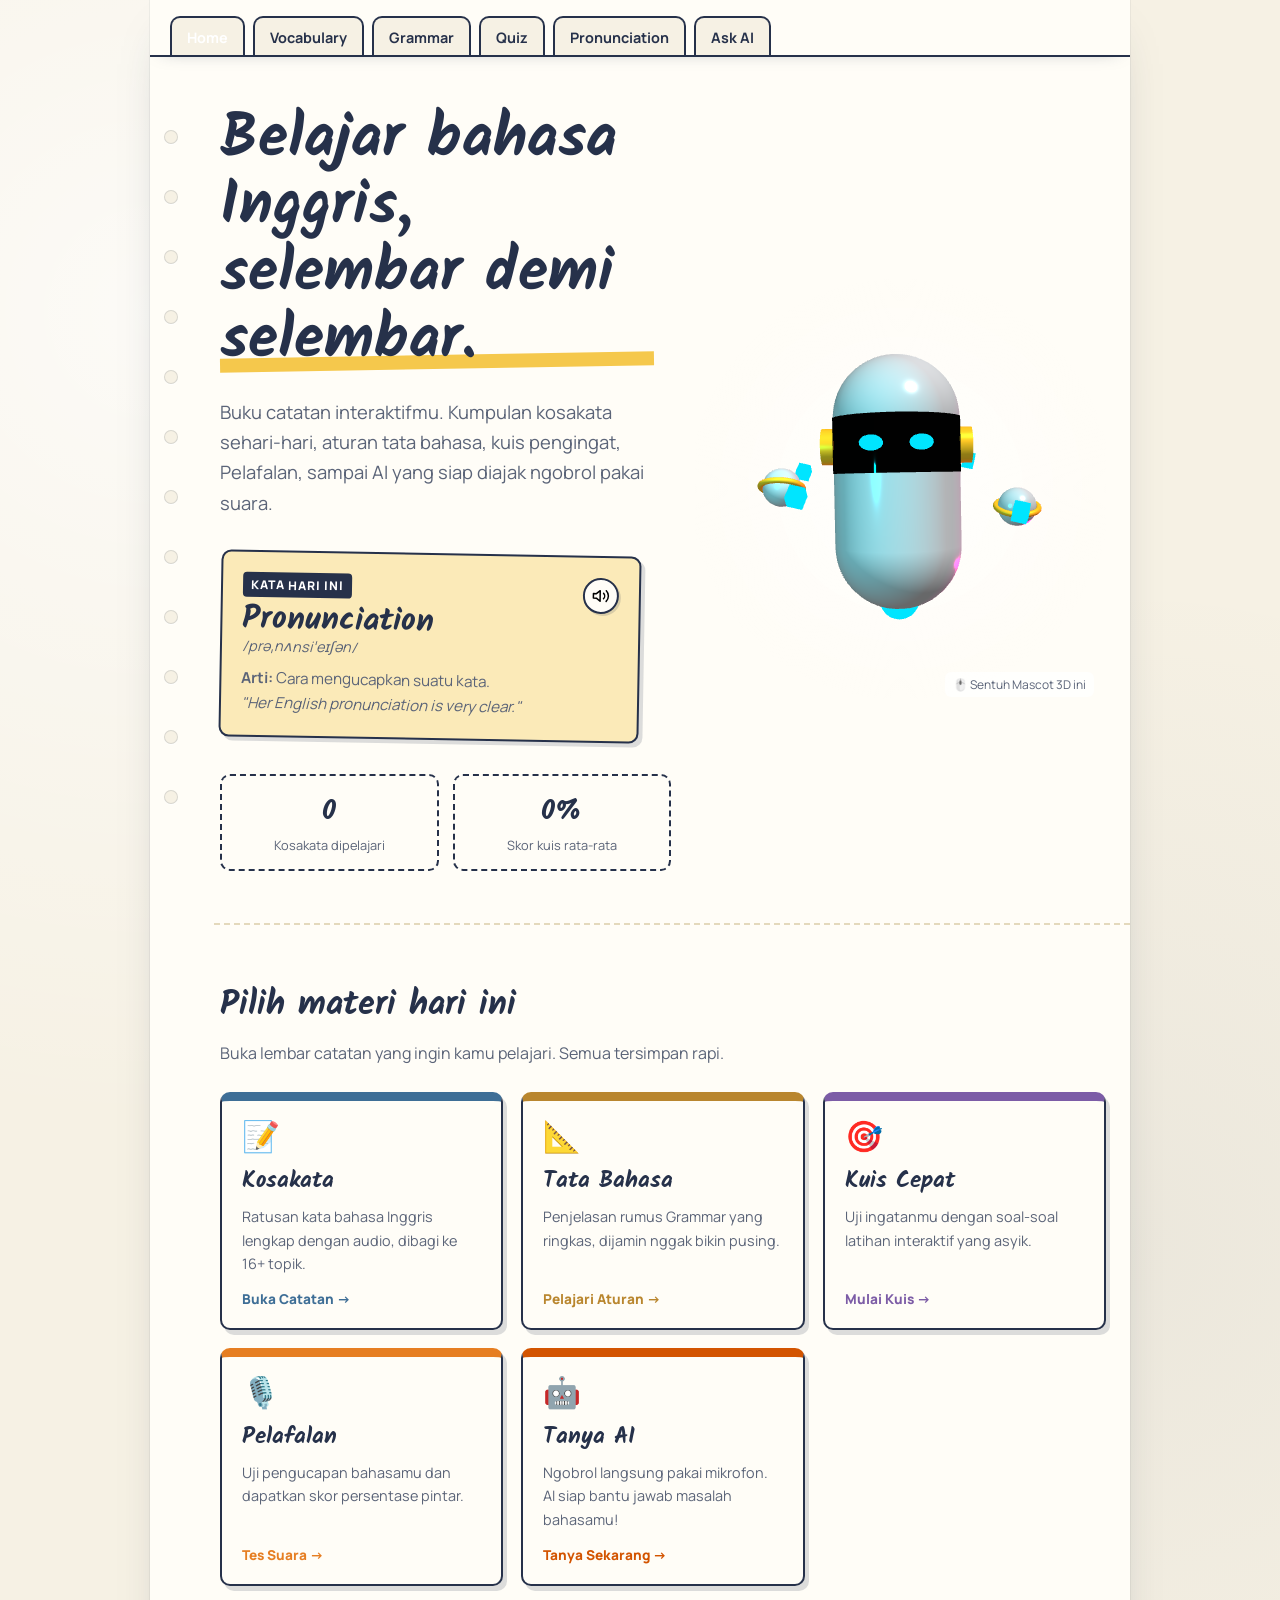
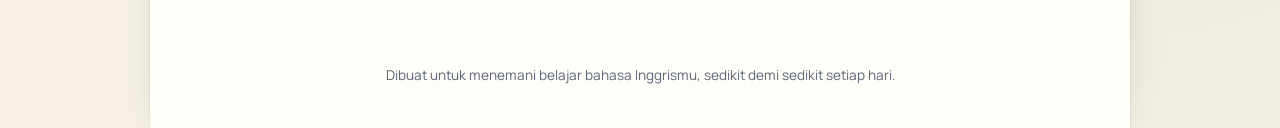
==== index.html @ a18ebde9 "Initial commit with obfuscated keys" ====
﻿<!DOCTYPE html>
<html lang="id">
<head>
<meta charset="UTF-8">
<meta name="viewport" content="width=device-width, initial-scale=1.0">
<title>Buku Catatan Bahasa Inggris</title>
<meta name="description" content="Buku catatan bahasa Inggris interaktif dengan fitur AI Tutor Suara, Pelafalan 3D, Kosakata, dan Kuis.">
<meta property="og:title" content="Buku Bahasa Inggris Interaktif">
<meta property="og:description" content="Belajar bahasa Inggris dengan asisten AI dan mascot 3D secara interaktif.">
<link rel="icon" href="data:image/svg+xml,<svg xmlns=%22http://www.w3.org/2000/svg%22 viewBox=%220 0 100 100%22><text y=%22.9em%22 font-size=%2290%22>🤖</text></svg>">
<link rel="preconnect" href="https://fonts.googleapis.com">
<link href="https://fonts.googleapis.com/css2?family=Kalam:wght@400;700&family=Manrope:wght@400;500;600;700;800&display=swap" rel="stylesheet">
<link rel="stylesheet" href="assets/style.css">
<style>
  .hero{
    padding-top:50px;
    display:flex;
    flex-wrap:wrap;
    align-items:center;
    gap:24px;
    position:relative;
  }
  .hero-text{
    flex:1 1 340px;
  }
  .hero-text h1{font-size:clamp(2.4rem, 6.5vw, 3.8rem); line-height:1.1; max-width:14ch; position:relative;}
  .hero-text h1::after{
    content:""; position:absolute; bottom:6px; left:0; width:100%; height:14px;
    background:var(--highlight); z-index:-1; transform:rotate(-1deg);
  }
  .hero-text p{font-size:1.15rem; color:var(--ink-soft); max-width:48ch; margin-top:22px;}
  
  .hero-3d{
    flex:1 1 300px;
    height:440px;
    position:relative;
    border-radius:20px;
    background:radial-gradient(circle at center, rgba(255,255,255,0.8), transparent 70%);
  }
  #heroCanvas{
    width:100%; height:100%; display:block;
    cursor:grab;
  }
  #heroCanvas:active{cursor:grabbing;}
  .hint-3d {
    position:absolute; bottom:12px; right:12px;
    font-size:0.75rem; color:var(--ink-soft);
    background:rgba(255,255,255,0.7);
    padding:4px 8px; border-radius:6px; pointer-events:none;
  }

  .wod{
    margin-top:35px; max-width:420px; background:var(--highlight-soft);
    border:2px solid var(--ink); border-radius:10px; padding:20px;
    box-shadow:4px 4px 0 var(--shadow); transform:rotate(1deg);
  }
  .wod-head{display:flex; justify-content:space-between; align-items:flex-start; margin-bottom:8px;}
  .wod-badge{background:var(--ink); color:#fff; font-size:0.75rem; font-weight:800; padding:4px 8px; border-radius:4px; text-transform:uppercase; letter-spacing:1px;}
  .wod-word{font-family:'Kalam',cursive; font-size:2rem; font-weight:700; line-height:1;}
  .wod-say{font-size:0.9rem; color:var(--ink-soft); font-style:italic;}
  .btn-sound{
    background:var(--page); border:2px solid var(--ink); width:36px; height:36px;
    border-radius:50%; display:flex; align-items:center; justify-content:center;
    cursor:pointer; box-shadow:2px 2px 0 var(--shadow); transition:transform .1s;
  }
  .btn-sound:active{transform:translateY(2px); box-shadow:none;}

  .feature-grid{
    display:grid; grid-template-columns:repeat(auto-fit,minmax(215px,1fr)); gap:18px; margin-top:20px;
  }
  .fc-pronounce{border-top:9px solid #E67E22;}
</style>
<script src="assets/nav.js"></script>
</head>
<body>
<div class="notebook">
  <div class="holes">
    <span></span><span></span><span></span><span></span><span></span><span></span><span></span><span></span><span></span><span></span><span></span><span></span>
  </div>
  <app-nav active="beranda"></app-nav>

  <main>
    <section class="hero reveal in">
      <div class="hero-text">
        <h1>Belajar bahasa Inggris, selembar demi selembar.</h1>
        <p>Buku catatan interaktifmu. Kumpulan kosakata sehari-hari, aturan tata bahasa, kuis pengingat, Pelafalan, sampai AI yang siap diajak ngobrol pakai suara.</p>

        <div class="wod">
          <div class="wod-head">
            <div>
              <span class="wod-badge">Kata Hari Ini</span>
              <div class="wod-word" style="margin-top:10px;">Pronunciation</div>
              <div class="wod-say">/prəˌnʌnsiˈeɪʃən/</div>
            </div>
            <button class="btn-sound" id="btnWodSound" title="Dengarkan pengucapan">
              <svg width="18" height="18" viewBox="0 0 24 24" fill="none" stroke="currentColor" stroke-width="2" stroke-linecap="round" stroke-linejoin="round"><polygon points="11 5 6 9 2 9 2 15 6 15 11 19 11 5"></polygon><path d="M15.54 8.46a5 5 0 0 1 0 7.07"></path><path d="M19.07 4.93a10 10 0 0 1 0 14.14"></path></svg>
            </button>
          </div>
          <p style="margin:10px 0 0; font-size:0.95rem;"><b>Arti:</b> Cara mengucapkan suatu kata.<br><i>"Her English pronunciation is very clear."</i></p>
        </div>

        <div class="stat-row" id="statRow">
          <div class="stat">
            <b id="stVocab">0</b>
            <span>Kosakata dipelajari</span>
          </div>
          <div class="stat">
            <b id="stQuiz">0%</b>
            <span>Skor kuis rata-rata</span>
          </div>
        </div>
      </div>
      
      <!-- 3D Mascot / Float Scene -->
      <div class="hero-3d">
        <canvas id="heroCanvas"></canvas>
        <span class="hint-3d">🖱️ Sentuh Mascot 3D ini</span>
      </div>
    </section>

    <section class="reveal">
      <div class="section-head">
        <h2>Pilih materi hari ini</h2>
        <p>Buka lembar catatan yang ingin kamu pelajari. Semua tersimpan rapi.</p>
      </div>
      <div class="feature-grid">
        <a href="kosakata.html" class="feature-card fc-vocab">
          <div class="ico">📝</div>
          <h3>Kosakata</h3>
          <p>Ratusan kata bahasa Inggris lengkap dengan audio, dibagi ke 16+ topik.</p>
          <span class="go" style="color:var(--tab-vocab)">Buka Catatan →</span>
        </a>
        <a href="tatabahasa.html" class="feature-card fc-grammar">
          <div class="ico">📐</div>
          <h3>Tata Bahasa</h3>
          <p>Penjelasan rumus Grammar yang ringkas, dijamin nggak bikin pusing.</p>
          <span class="go" style="color:var(--tab-grammar)">Pelajari Aturan →</span>
        </a>
        <a href="kuis.html" class="feature-card fc-quiz">
          <div class="ico">🎯</div>
          <h3>Kuis Cepat</h3>
          <p>Uji ingatanmu dengan soal-soal latihan interaktif yang asyik.</p>
          <span class="go" style="color:var(--tab-quiz)">Mulai Kuis →</span>
        </a>
        <a href="pelafalan.html" class="feature-card fc-pronounce">
          <div class="ico">🎙️</div>
          <h3>Pelafalan</h3>
          <p>Uji pengucapan bahasamu dan dapatkan skor persentase pintar.</p>
          <span class="go" style="color:#E67E22">Tes Suara →</span>
        </a>
        <a href="tanya-ai.html" class="feature-card fc-ai">
          <div class="ico">🤖</div>
          <h3>Tanya AI</h3>
          <p>Ngobrol langsung pakai mikrofon. AI siap bantu jawab masalah bahasamu!</p>
          <span class="go" style="color:var(--tab-ai)">Tanya Sekarang →</span>
        </a>
      </div>
    </section>
  </main>

  <footer>Dibuat untuk menemani belajar bahasa Inggrismu, sedikit demi sedikit setiap hari.</footer>
</div>

<!-- Three.js (Local) -->
<script src="assets/three.min.js"></script>
<script>
  // Simple reveal animation observer
  const observer = new IntersectionObserver(entries => {
    entries.forEach(e => {
      if(e.isIntersecting) e.target.classList.add('in');
    });
  }, {threshold:0.1});
  document.querySelectorAll('.reveal').forEach(el => observer.observe(el));

  // WOD Sound
  document.getElementById('btnWodSound').addEventListener('click', () => {
    const u = new SpeechSynthesisUtterance("Pronunciation");
    u.lang = 'en-US';
    speechSynthesis.speak(u);
  });

  // Load stats
  try {
    const vocabData = JSON.parse(localStorage.getItem('learnedVocab') || '[]');
    document.getElementById('stVocab').textContent = vocabData.length;

    const quizStats = JSON.parse(localStorage.getItem('quizStats') || '[]');
    if(quizStats.length > 0) {
      const avg = Math.round(quizStats.reduce((a,b)=>a+b,0)/quizStats.length);
      document.getElementById('stQuiz').textContent = avg + '%';
    }
  }catch(e){}

</script>
<script src="index_3d.js"></script>
</body>
</html>
---- assets/style.css ----
﻿:root{
  --paper:#F6F1E4;
  --page:#FFFDF7;
  --paper-line:#E4D9BC;
  --ink:#26314A;
  --ink-soft:#5B6478;
  --highlight:#F5C84C;
  --highlight-soft:#FBEAB8;
  --correct:#3F7859;
  --correct-bg:#E3F0E7;
  --wrong:#C13B3B;
  --wrong-bg:#F8E4E1;
  --tab-home:#5B8266;
  --tab-vocab:#3E6E96;
  --tab-grammar:#B9862E;
  --tab-quiz:#7C5CA6;
  --tab-ai:#D35400;
  --shadow:rgba(38,49,74,0.16);
}

*{box-sizing:border-box;}
html{scroll-behavior:smooth;}
body{
  margin:0;
  background-color:var(--paper);
  background-image:
    radial-gradient(circle at 12% 18%, rgba(255,255,255,0.7), transparent 45%),
    radial-gradient(circle at 88% 72%, rgba(38,49,74,0.05), transparent 40%);
  color:var(--ink);
  font-family:'Manrope', sans-serif;
  -webkit-font-smoothing:antialiased;
}
h1,h2,h3,.hand{font-family:'Kalam', cursive; font-weight:700; margin:0;}
h4{margin:0 0 8px 0;}
p{line-height:1.65;}
a{color:inherit;}
button,textarea,input,select{font-family:inherit;}
ul{margin:0; padding-left:20px;}

.notebook{
  max-width:980px;
  margin:0 auto;
  background:var(--page);
  min-height:100vh;
  position:relative;
  box-shadow:0 0 0 1px rgba(38,49,74,0.06), 0 18px 50px -28px rgba(38,49,74,0.4);
  overflow:hidden;
}
.holes{
  position:absolute; left:14px; top:0; bottom:0; width:14px;
  display:flex; flex-direction:column; gap:46px; padding-top:130px; z-index:3;
  pointer-events:none;
}
.holes span{
  width:14px;height:14px;border-radius:50%;
  background:var(--paper);
  box-shadow:inset 0 0 0 1px rgba(38,49,74,0.14), 0 1px 0 rgba(255,255,255,0.8);
}
@media (max-width:720px){ .holes{display:none;} }

app-nav{display:block; }
nav{
  
  background:var(--page);
  border-bottom:2px solid var(--ink);
  padding:14px 20px 0 20px;
  display:flex; gap:8px; overflow-x:auto; scrollbar-width:none;
  box-shadow:0 6px 18px -14px rgba(38,49,74,0.5);
}
nav::-webkit-scrollbar{display:none;}
.tab{
  flex:0 0 auto; padding:10px 15px;
  border:2px solid var(--ink); border-bottom:none;
  border-radius:10px 10px 0 0; background:var(--paper);
  font-weight:700; font-size:0.9rem; text-decoration:none; color:var(--ink);
  position:relative; top:2px; white-space:nowrap;
  transition:transform .15s ease, background .15s ease;
}
.tab:hover{transform:translateY(-2px);}
.tab.active{color:#fff;}
.tab[data-tab="beranda"].active{background:var(--tab-home); border-color:var(--tab-home);}
.tab[data-tab="kosakata"].active{background:var(--tab-vocab); border-color:var(--tab-vocab);}
.tab[data-tab="tatabahasa"].active{background:var(--tab-grammar); border-color:var(--tab-grammar);}
.tab[data-tab="kuis"].active{background:var(--tab-quiz); border-color:var(--tab-quiz);}
.tab[data-tab="ai"].active{background:var(--tab-ai); border-color:var(--tab-ai);}

main{padding-left:20px; position:relative; z-index:2;}
@media (min-width:721px){ main{padding-left:64px;} }
section{padding:52px 24px 52px 6px; border-bottom:2px dashed var(--paper-line);}
section:last-child{border-bottom:none;}
.section-head{margin-bottom:26px;}
.section-head h2{font-size:clamp(1.6rem,4vw,2.15rem);}
.section-head p{color:var(--ink-soft); margin-top:8px; max-width:60ch;}
.eyebrow{
  display:inline-block; width:10px; height:10px; border-radius:50%;
  margin-right:8px; vertical-align:middle;
}

.btn{
  display:inline-block; padding:12px 22px; border-radius:8px;
  border:2px solid var(--ink); font-weight:800; cursor:pointer;
  text-decoration:none; transform:rotate(-1deg);
  box-shadow:3px 3px 0 var(--shadow);
  transition:transform .15s ease, box-shadow .15s ease;
  background:var(--page); color:var(--ink); font-size:0.95rem;
}
.btn:hover{transform:rotate(0deg) translateY(-2px); box-shadow:4px 5px 0 var(--shadow);}
.btn:active{transform:translateY(1px); box-shadow:2px 2px 0 var(--shadow);}
.btn-primary{background:var(--highlight); color:var(--ink);}
.btn-ai{background:var(--tab-ai); color:#fff;}
.btn-ghost{background:var(--page);}
.btn-sm{padding:8px 14px; font-size:0.84rem;}
.btn[disabled]{opacity:.55; cursor:not-allowed; transform:none;}

.chips{display:flex; gap:9px; flex-wrap:wrap; margin-bottom:22px;}
.chip{
  padding:7px 13px; border-radius:20px; border:2px solid var(--ink);
  background:var(--page); font-weight:700; font-size:0.84rem; cursor:pointer;
  transition:transform .12s ease;
}
.chip:hover{transform:translateY(-1px);}
.chip.active{background:var(--ink); color:var(--page);}

.feature-grid{display:grid; grid-template-columns:repeat(auto-fit,minmax(215px,1fr)); gap:18px;}
.feature-card{
  display:flex; flex-direction:column; text-decoration:none; background:var(--page);
  border:2px solid var(--ink); border-radius:10px; padding:20px;
  box-shadow:4px 5px 0 var(--shadow); position:relative;
  transition:transform .18s ease, box-shadow .18s ease; height:100%;
}
.feature-card:hover{transform:translate(-2px,-3px) rotate(-.6deg); box-shadow:7px 9px 0 var(--shadow);}
.feature-card .ico{font-size:1.9rem; line-height:1;}
.feature-card h3{font-size:1.45rem; margin:10px 0 6px;}
.feature-card p{color:var(--ink-soft); font-size:0.9rem; margin:0; flex-grow:1;}
.feature-card .go{margin-top:14px; font-weight:800; font-size:0.85rem; display:inline-block; align-self:flex-start;}
.fc-vocab{border-top:9px solid var(--tab-vocab);}
.fc-grammar{border-top:9px solid var(--tab-grammar);}
.fc-quiz{border-top:9px solid var(--tab-quiz);}
.fc-ai{border-top:9px solid var(--tab-ai);}

.stat-row{display:flex; gap:14px; flex-wrap:wrap; margin-top:34px;}
.stat{
  flex:1 1 130px; background:var(--page); border:2px dashed var(--ink);
  border-radius:10px; padding:14px 16px; text-align:center;
}
.stat b{display:block; font-family:'Kalam',cursive; font-size:1.7rem;}
.stat span{font-size:0.8rem; color:var(--ink-soft);}

.reveal{opacity:0; transform:translateY(16px); transition:opacity .5s ease, transform .5s ease;}
.reveal.in{opacity:1; transform:none;}

footer{
  text-align:center; padding:28px 20px 44px;
  color:var(--ink-soft); font-size:0.85rem; position:relative; z-index:2;
}

/* Mobile Navigation Hint */
@media (max-width:720px){
  app-nav::after{
    content:''; position:absolute; right:0; top:0; bottom:0; width:30px;
    background:linear-gradient(to right, transparent, var(--page)); pointer-events:none;
  }
  .tab{padding:8px 12px; font-size:0.85rem;}
}
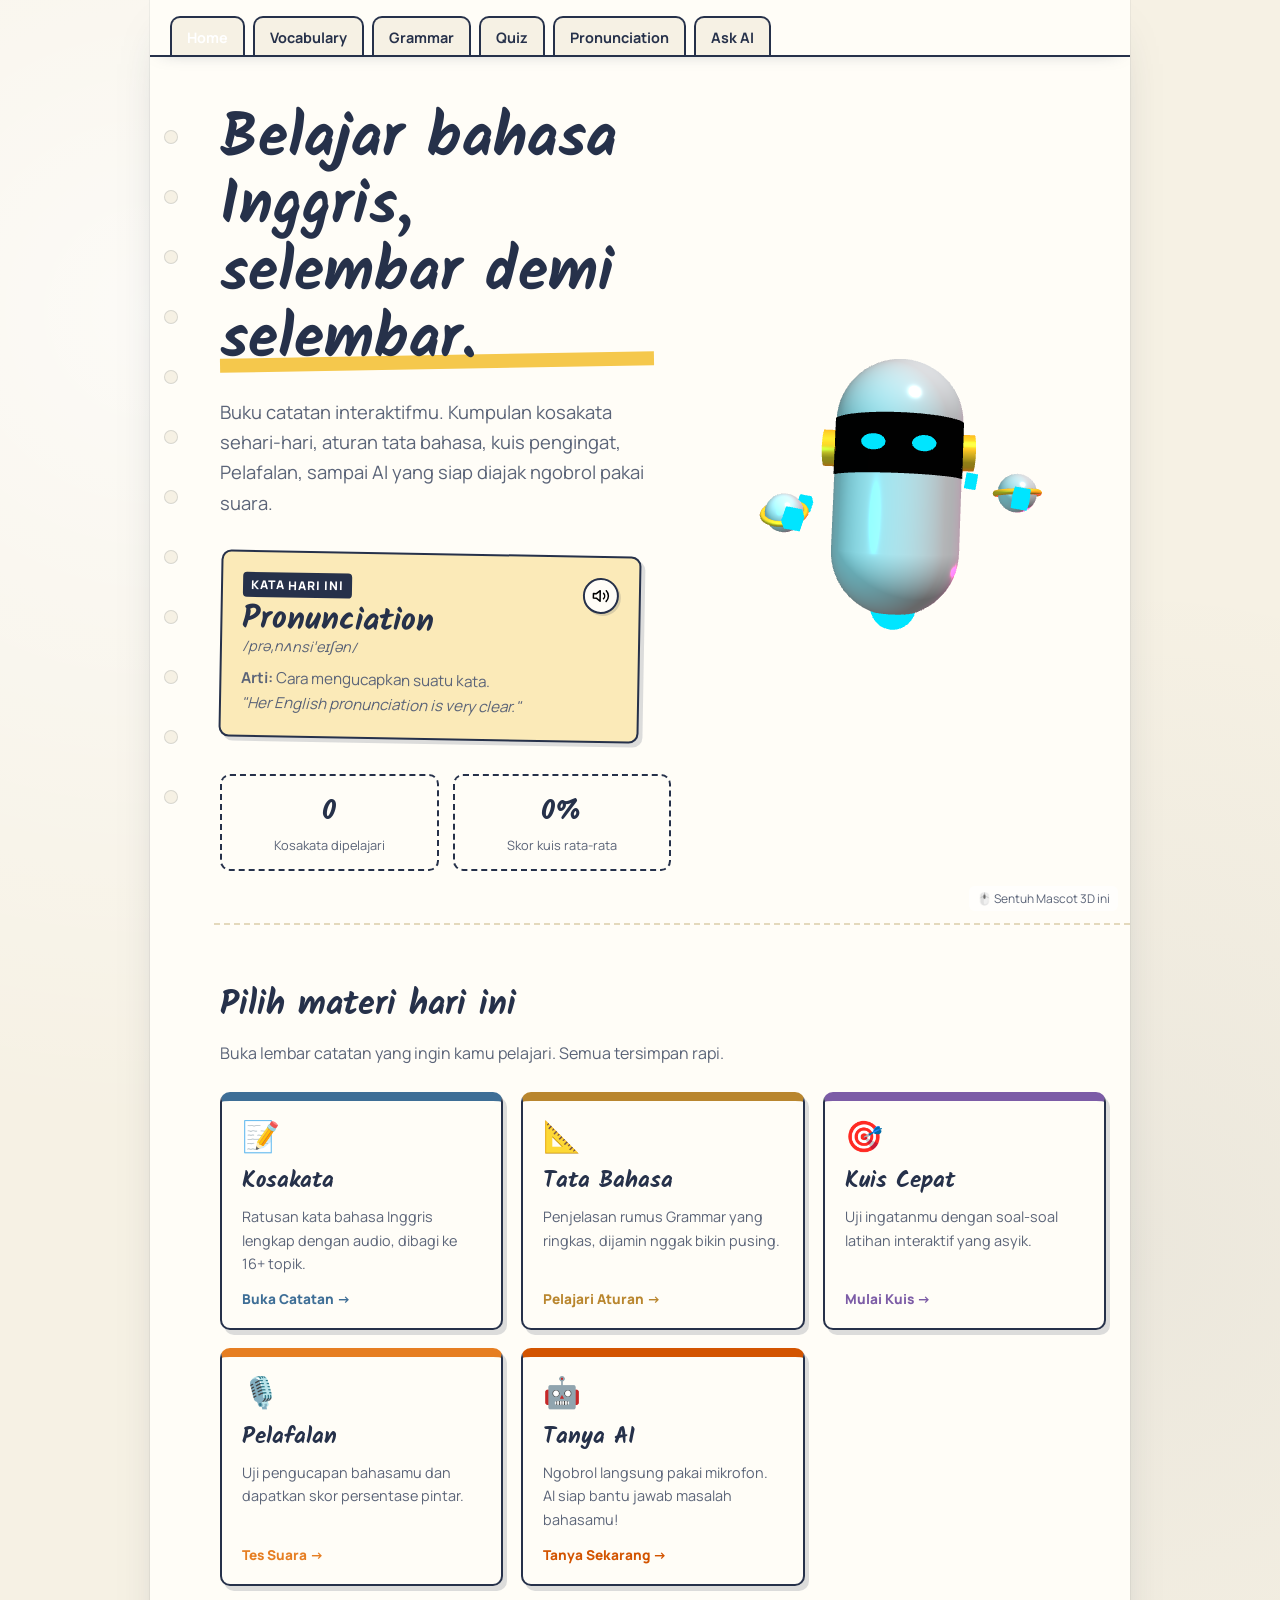
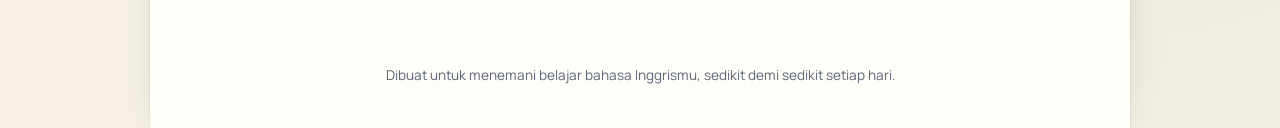
==== commit e9b45a5c: "Responsive refinements (mobile padding, grids, flex-wrap, calc heights)" ====
--- a/index.html
+++ b/index.html
@@ -33,6 +33,11 @@
   .hero-3d{
     flex:1 1 300px;
     height:440px;
+  }
+  @media(max-width:720px){
+    .hero-3d{height:280px; flex:1 1 100%;}
+    .hero-text h1{font-size:2.4rem;}
+  
     position:relative;
     border-radius:20px;
     background:radial-gradient(circle at center, rgba(255,255,255,0.8), transparent 70%);
@@ -198,3 +203,5 @@
 
 
 
+
+
--- a/assets/style.css
+++ b/assets/style.css
@@ -1,4 +1,4 @@
-﻿:root{
+﻿:root {
   --paper:#F6F1E4;
   --page:#FFFDF7;
   --paper-line:#E4D9BC;
@@ -56,11 +56,9 @@
   background:var(--paper);
   box-shadow:inset 0 0 0 1px rgba(38,49,74,0.14), 0 1px 0 rgba(255,255,255,0.8);
 }
-@media (max-width:720px){ .holes{display:none;} }
 
-app-nav{display:block; }
+app-nav{display:block; position:sticky; top:0; z-index:20;}
 nav{
-  
   background:var(--page);
   border-bottom:2px solid var(--ink);
   padding:14px 20px 0 20px;
@@ -85,7 +83,6 @@
 .tab[data-tab="ai"].active{background:var(--tab-ai); border-color:var(--tab-ai);}
 
 main{padding-left:20px; position:relative; z-index:2;}
-@media (min-width:721px){ main{padding-left:64px;} }
 section{padding:52px 24px 52px 6px; border-bottom:2px dashed var(--paper-line);}
 section:last-child{border-bottom:none;}
 .section-head{margin-bottom:26px;}
@@ -154,12 +151,20 @@
   color:var(--ink-soft); font-size:0.85rem; position:relative; z-index:2;
 }
 
-/* Mobile Navigation Hint */
+/* Media Queries for Desktop & Mobile */
+@media (min-width:721px){
+  main{padding-left:64px;}
+}
+
 @media (max-width:720px){
+  .holes{display:none;}
+  main{padding-left:14px; padding-right:14px;}
+  section{padding:30px 0;}
+  .feature-grid{grid-template-columns:1fr;}
+  .stat-row{display:grid; grid-template-columns:1fr 1fr; gap:10px;}
   app-nav::after{
     content:''; position:absolute; right:0; top:0; bottom:0; width:30px;
     background:linear-gradient(to right, transparent, var(--page)); pointer-events:none;
   }
   .tab{padding:8px 12px; font-size:0.85rem;}
 }
-
